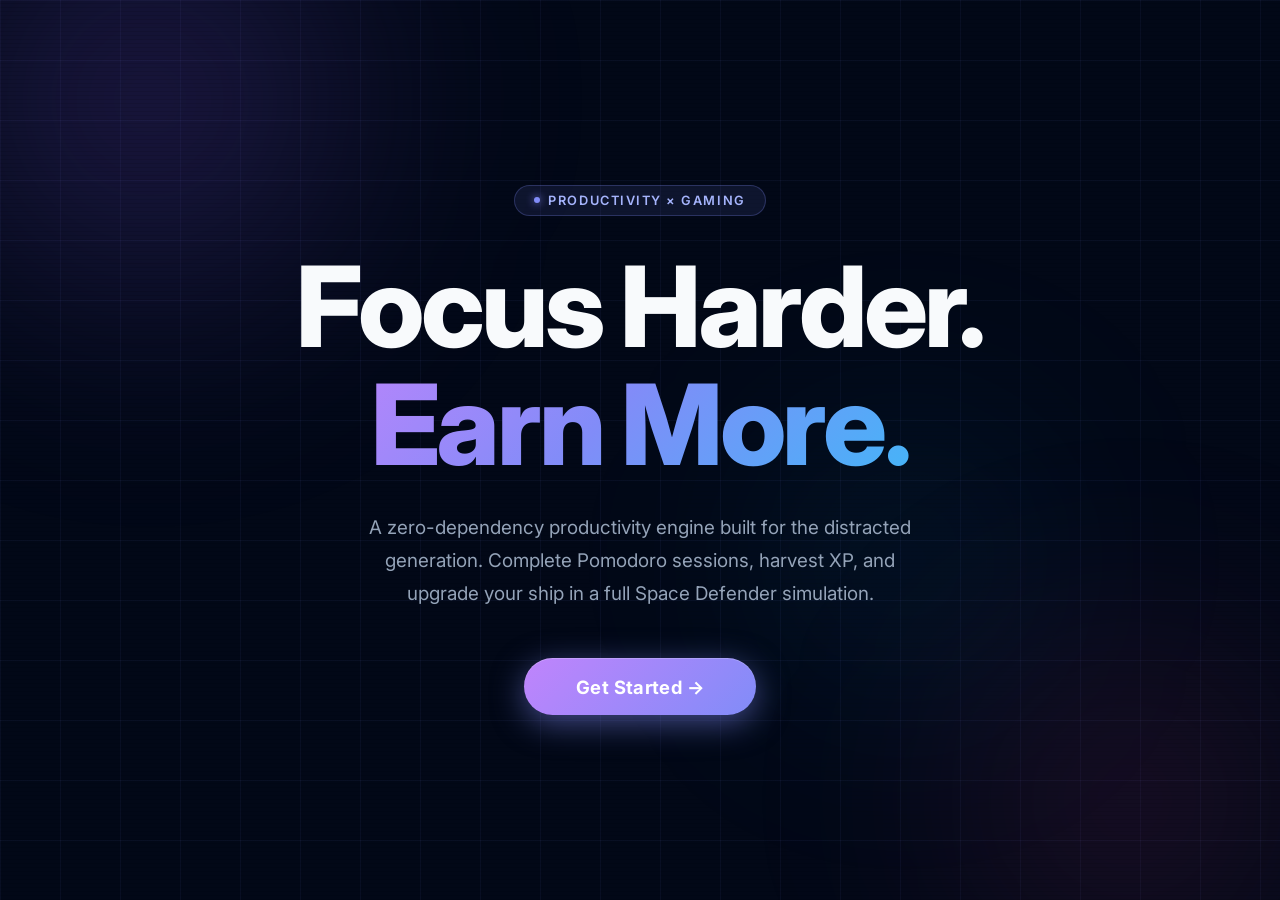
==== index.html @ d0415720 "feat: Gamified Focus Engine — Vanilla JS, Pomodoro + Space Defender" ====
<!DOCTYPE html>
<html lang="en">
<head>
  <meta charset="UTF-8">
  <meta name="viewport" content="width=device-width, initial-scale=1.0, maximum-scale=1.0, user-scalable=no, viewport-fit=cover">
  <title>Gamified Focus Engine</title>
  <link rel="stylesheet" href="css/style.css">
  <style>
    *,*::before,*::after { box-sizing: border-box; margin: 0; padding: 0; }

    html, body { height: 100%; overflow: hidden; background: #020817; color: #f8fafc; font-family: 'Inter', sans-serif; }

    .bg-grid {
      position: fixed; inset: 0; z-index: 0;
      background-image:
        linear-gradient(rgba(129,140,248,.06) 1px, transparent 1px),
        linear-gradient(90deg, rgba(129,140,248,.06) 1px, transparent 1px);
      background-size: 60px 60px;
      animation: gridScroll 20s linear infinite;
    }
    @keyframes gridScroll { 0% { background-position: 0 0; } 100% { background-position: 60px 60px; } }

    .orb { position: fixed; border-radius: 50%; filter: blur(100px); pointer-events: none; z-index: 0; }
    .orb-1 { width: 600px; height: 600px; background: radial-gradient(circle, rgba(139,92,246,0.25), transparent 70%); top: -200px; left: -150px; animation: drift1 12s ease-in-out infinite alternate; }
    .orb-2 { width: 500px; height: 500px; background: radial-gradient(circle, rgba(236,72,153,0.15), transparent 70%); bottom: -150px; right: -100px; animation: drift2 15s ease-in-out infinite alternate; }
    .orb-3 { width: 400px; height: 400px; background: radial-gradient(circle, rgba(14,165,233,0.12), transparent 70%); top: 40%; left: 55%; animation: drift3 10s ease-in-out infinite alternate; }
    @keyframes drift1 { to { transform: translate(60px, 80px); } }
    @keyframes drift2 { to { transform: translate(-40px, -60px); } }
    @keyframes drift3 { to { transform: translate(-50px, 40px); } }

    .scanlines { position: fixed; inset: 0; z-index: 1; pointer-events: none; background: repeating-linear-gradient(to bottom, transparent 0px, transparent 3px, rgba(0,0,0,0.08) 3px, rgba(0,0,0,0.08) 4px); }

    .stage {
      position: relative; z-index: 2;
      height: 100vh;
      display: flex; flex-direction: column;
      align-items: center; justify-content: center;
      text-align: center; padding: 2rem;
      gap: 0;
    }

    .chip {
      display: inline-flex; align-items: center; gap: 0.5rem;
      padding: 0.45rem 1.2rem;
      background: rgba(129,140,248,0.1);
      border: 1px solid rgba(129,140,248,0.25);
      border-radius: 9999px;
      font-size: 0.8rem; font-weight: 600;
      letter-spacing: 0.12em; text-transform: uppercase; color: #a5b4fc;
      animation: fadeUp 0.6s ease both;
      margin-bottom: 2rem;
    }
    .chip-dot { width: 6px; height: 6px; border-radius: 50%; background: #818cf8; box-shadow: 0 0 8px #818cf8; animation: pulse 2s ease-in-out infinite; }
    @keyframes pulse { 0%,100% { opacity: 1; } 50% { opacity: 0.3; } }

    .headline {
      font-size: clamp(3.2rem, 9vw, 7rem);
      font-weight: 800; line-height: 1.05; letter-spacing: -0.03em;
      animation: fadeUp 0.7s 0.1s ease both;
      margin-bottom: 1.75rem;
    }
    .line-1 { display: block; color: #f8fafc; }
    .line-2 { display: block; background: linear-gradient(135deg, #c084fc 0%, #818cf8 45%, #38bdf8 100%); background-clip: text; -webkit-background-clip: text; color: transparent; }

    .sub {
      max-width: 560px; font-size: clamp(1rem, 2.5vw, 1.18rem);
      color: #94a3b8; line-height: 1.75;
      animation: fadeUp 0.7s 0.2s ease both;
      margin-bottom: 3rem;
    }

    .btn-launch {
      padding: 1.1rem 3.25rem;
      font-size: 1.15rem; font-weight: 700;
      border: none; border-radius: 9999px; cursor: pointer;
      background: linear-gradient(135deg, #c084fc, #818cf8, #60a5fa);
      background-size: 200% 200%;
      color: #fff;
      box-shadow: 0 8px 32px rgba(129,140,248,0.5), 0 1px 0 rgba(255,255,255,0.2) inset;
      transition: all 0.3s ease;
      font-family: inherit; letter-spacing: 0.02em;
      animation: fadeUp 0.7s 0.3s ease both, gradientShift 4s ease infinite;
    }
    .btn-launch:hover { transform: translateY(-3px); box-shadow: 0 16px 40px rgba(129,140,248,0.65), 0 1px 0 rgba(255,255,255,0.25) inset; }
    .btn-launch:active { transform: scale(0.97); }
    @keyframes gradientShift { 0% { background-position: 0% 50%; } 50% { background-position: 100% 50%; } 100% { background-position: 0% 50%; } }

    @keyframes fadeUp { from { opacity: 0; transform: translateY(28px); } to { opacity: 1; transform: translateY(0); } }

    body.leaving { animation: exitFade 0.5s ease forwards; }
    @keyframes exitFade { to { opacity: 0; transform: scale(1.03); filter: blur(6px); } }
  </style>
</head>
<body>
  <div class="bg-grid"></div>
  <div class="orb orb-1"></div>
  <div class="orb orb-2"></div>
  <div class="orb orb-3"></div>
  <div class="scanlines"></div>

  <main class="stage">
    <div class="chip"><span class="chip-dot"></span> Productivity × Gaming</div>

    <h1 class="headline">
      <span class="line-1">Focus Harder.</span>
      <span class="line-2">Earn More.</span>
    </h1>

    <p class="sub">
      A zero-dependency productivity engine built for the distracted generation.
      Complete Pomodoro sessions, harvest XP, and upgrade your ship in a full Space Defender simulation.
    </p>

    <button class="btn-launch" onclick="launch('dashboard.html')">Get Started →</button>
  </main>

  <script>
    function launch(url) {
      document.body.classList.add('leaving');
      setTimeout(() => { window.location.href = url; }, 480);
    }
  </script>
</body>
</html>
---- css/style.css ----
@import url('https://fonts.googleapis.com/css2?family=Inter:wght@400;500;600;700&display=swap');

:root {
  --primary: #818cf8;
  --secondary: #c084fc;
  --accent: #34d399;
  --bg-main: #060b19; 
  --surface: rgba(15, 23, 42, 0.45);
  --text-main: #f8fafc;
  --text-muted: #94a3b8;
  --glass-border: rgba(255, 255, 255, 0.08);
  --radius-sm: 10px;
  --radius-md: 20px;
  --radius-lg: 32px;
  --radius-full: 9999px;
  font-family: 'Inter', sans-serif;
}

body {
  margin: 0;
  background-color: var(--bg-main);
  color: var(--text-main);
  background-image: 
    radial-gradient(circle at 15% 50%, rgba(99, 102, 241, 0.15) 0%, transparent 50%),
    radial-gradient(circle at 85% 30%, rgba(236, 72, 153, 0.12) 0%, transparent 50%),
    radial-gradient(circle at 50% 100%, rgba(14, 165, 233, 0.1) 0%, transparent 50%);
  background-attachment: fixed;
  min-height: 100vh;
}

.glass {
  background: linear-gradient(145deg, rgba(30, 41, 59, 0.6) 0%, rgba(15, 23, 42, 0.4) 100%);
  backdrop-filter: blur(40px) saturate(150%);
  -webkit-backdrop-filter: blur(40px) saturate(150%);
  border: 1px solid var(--glass-border);
  border-top-color: rgba(255, 255, 255, 0.15); 
  border-left-color: rgba(255, 255, 255, 0.12);
  border-radius: var(--radius-md);
  box-shadow: inset 0 1px 1px rgba(255, 255, 255, 0.05),
              0 15px 35px rgba(0, 0, 0, 0.25),
              0 5px 15px rgba(0, 0, 0, 0.2);
  transition: transform 0.3s cubic-bezier(0.4, 0, 0.2, 1), box-shadow 0.3s ease;
}

.glass:hover {
  transform: translateY(-2px);
  box-shadow: inset 0 1px 1px rgba(255, 255, 255, 0.08),
              0 25px 45px rgba(0, 0, 0, 0.3),
              0 10px 20px rgba(0, 0, 0, 0.2);
}

.glass-panel {
  background: linear-gradient(135deg, rgba(255, 255, 255, 0.04) 0%, rgba(255, 255, 255, 0.01) 100%);
  backdrop-filter: blur(48px) saturate(180%);
  -webkit-backdrop-filter: blur(48px) saturate(180%);
  border: 1px solid rgba(255, 255, 255, 0.08);
  border-top-color: rgba(255, 255, 255, 0.2);
  border-radius: var(--radius-lg);
}

.flex-center {
  display: flex;
  align-items: center;
  justify-content: center;
}

h1, h2, h3, h4, h5, h6 { 
  margin: 0; 
  color: var(--text-main); 
  letter-spacing: -0.02em;
}

.text-gradient {
  background: linear-gradient(135deg, #c084fc 0%, #818cf8 50%, #38bdf8 100%);
  background-clip: text;
  -webkit-background-clip: text;
  color: transparent;
}
.text-muted { color: var(--text-muted); }

/* ============================================
   BUTTON SYSTEM — World-Class Redesign
   ============================================ */
.btn {
  border: none;
  font-family: inherit;
  font-weight: 600;
  cursor: pointer;
  transition: all 0.25s cubic-bezier(0.4, 0, 0.2, 1);
  display: inline-flex;
  align-items: center;
  justify-content: center;
  gap: 0.4rem;
  letter-spacing: 0.02em;
  white-space: nowrap;
  position: relative;
  overflow: hidden;
  padding: 0.7rem 1.5rem;
  border-radius: var(--radius-full);
  font-size: 0.95rem;
  -webkit-tap-highlight-color: transparent;
  user-select: none;
}

.btn::after {
  content: '';
  position: absolute;
  inset: 0;
  background: rgba(255,255,255,0);
  transition: background 0.2s ease;
}
.btn:hover::after { background: rgba(255,255,255,0.06); }
.btn:active { transform: scale(0.97); }

/* --- Primary (Purple Gradient) --- */
.btn-primary {
  background: linear-gradient(135deg, #c084fc 0%, #818cf8 65%, #60a5fa 100%);
  color: #fff;
  box-shadow:
    0 4px 16px rgba(129, 140, 248, 0.45),
    0 1px 0 rgba(255,255,255,0.15) inset;
  text-shadow: 0 1px 3px rgba(0, 0, 0, 0.25);
}
.btn-primary:hover {
  box-shadow:
    0 8px 28px rgba(129, 140, 248, 0.6),
    0 1px 0 rgba(255,255,255,0.2) inset;
  transform: translateY(-2px);
}
.btn-primary:active {
  box-shadow: 0 2px 8px rgba(129, 140, 248, 0.4);
  transform: translateY(0) scale(0.97);
}

/* --- Glass (Frosted) --- */
.btn-glass {
  background: rgba(255, 255, 255, 0.06);
  color: var(--text-main);
  border: 1px solid rgba(255, 255, 255, 0.12);
  box-shadow: 0 2px 12px rgba(0, 0, 0, 0.15);
  backdrop-filter: blur(12px);
  -webkit-backdrop-filter: blur(12px);
}
.btn-glass:hover {
  background: rgba(255, 255, 255, 0.11);
  border-color: rgba(255, 255, 255, 0.22);
  box-shadow: 0 6px 20px rgba(0, 0, 0, 0.2);
  transform: translateY(-2px);
}
.btn-glass:active {
  background: rgba(255, 255, 255, 0.08);
  transform: translateY(0) scale(0.97);
}

/* --- Accent (Green CTA) --- */
.btn-accent {
  background: linear-gradient(135deg, #059669 0%, #34d399 100%);
  color: #fff;
  box-shadow: 0 4px 16px rgba(52, 211, 153, 0.4), 0 1px 0 rgba(255,255,255,0.15) inset;
  text-shadow: 0 1px 3px rgba(0,0,0,0.2);
}
.btn-accent:hover {
  box-shadow: 0 8px 24px rgba(52, 211, 153, 0.55);
  transform: translateY(-2px);
}

/* --- Danger (Red) used on delete actions --- */
.btn-danger {
  background: rgba(244, 63, 94, 0.1);
  color: #fb7185;
  border: 1px solid rgba(244, 63, 94, 0.2);
}
.btn-danger:hover {
  background: rgba(244, 63, 94, 0.2);
  border-color: rgba(244, 63, 94, 0.4);
  transform: translateY(-1px);
}

/* --- Disabled state --- */
.btn:disabled {
  opacity: 0.38 !important;
  cursor: not-allowed !important;
  transform: none !important;
  box-shadow: none !important;
  pointer-events: none;
}

.input-glass {
  background: rgba(0, 0, 0, 0.25);
  border: 1px solid var(--glass-border);
  color: var(--text-main);
  padding: 0.85rem 1.2rem;
  font-family: inherit;
  font-size: 0.95rem;
  outline: none;
  transition: all 0.3s ease;
  box-shadow: inset 0 2px 4px rgba(0,0,0,0.1);
}

.input-glass:focus { 
  border-color: var(--primary);
  background: rgba(0, 0, 0, 0.4);
  box-shadow: inset 0 2px 4px rgba(0,0,0,0.1),
              0 0 0 3px rgba(129, 140, 248, 0.2);
}

input::placeholder { color: var(--text-muted); }
select option { background: var(--bg-main); color: var(--text-main); padding: 8px; }

.app-layout {
  display: flex;
  flex-direction: column;
  padding: 2rem 3rem;
  max-width: 1800px;
  margin: 0 auto;
  min-height: 100vh;
  box-sizing: border-box;
}

@media (max-width: 1024px) {
  .app-layout { padding: 1.5rem 1rem; }
  .dashboard-grid { 
    grid-template-columns: 1fr !important; 
    gap: 1.5rem !important;
    height: auto !important; 
    min-height: 100vh; 
  }
  
  #timer-display { font-size: 5rem !important; }
  aside { order: 2; }
  .main-content > div { order: 1; margin-bottom: 1rem; }
  
  .glass { margin-bottom: 0.5rem; }
  
  /* Prevent horizontal scrolling on mobile */
  body, html { overflow-x: hidden; }
}

@media (max-width: 640px) {
  header { flex-direction: column; gap: 1rem; text-align: center; }
  header > div { justify-content: center; width: 100%; }
  #timer-display { font-size: 4.5rem !important; }
}

#game-canvas {
  touch-action: none;
  -webkit-touch-callout: none;
  -webkit-user-select: none;
  user-select: none;
}

::-webkit-scrollbar { width: 8px; }
::-webkit-scrollbar-track { background: rgba(0,0,0,0.2); border-radius: 10px; }
::-webkit-scrollbar-thumb { background: rgba(255,255,255,0.15); border-radius: 10px; border: 2px solid rgba(0,0,0,0.2); }
::-webkit-scrollbar-thumb:hover { background: rgba(255,255,255,0.3); }
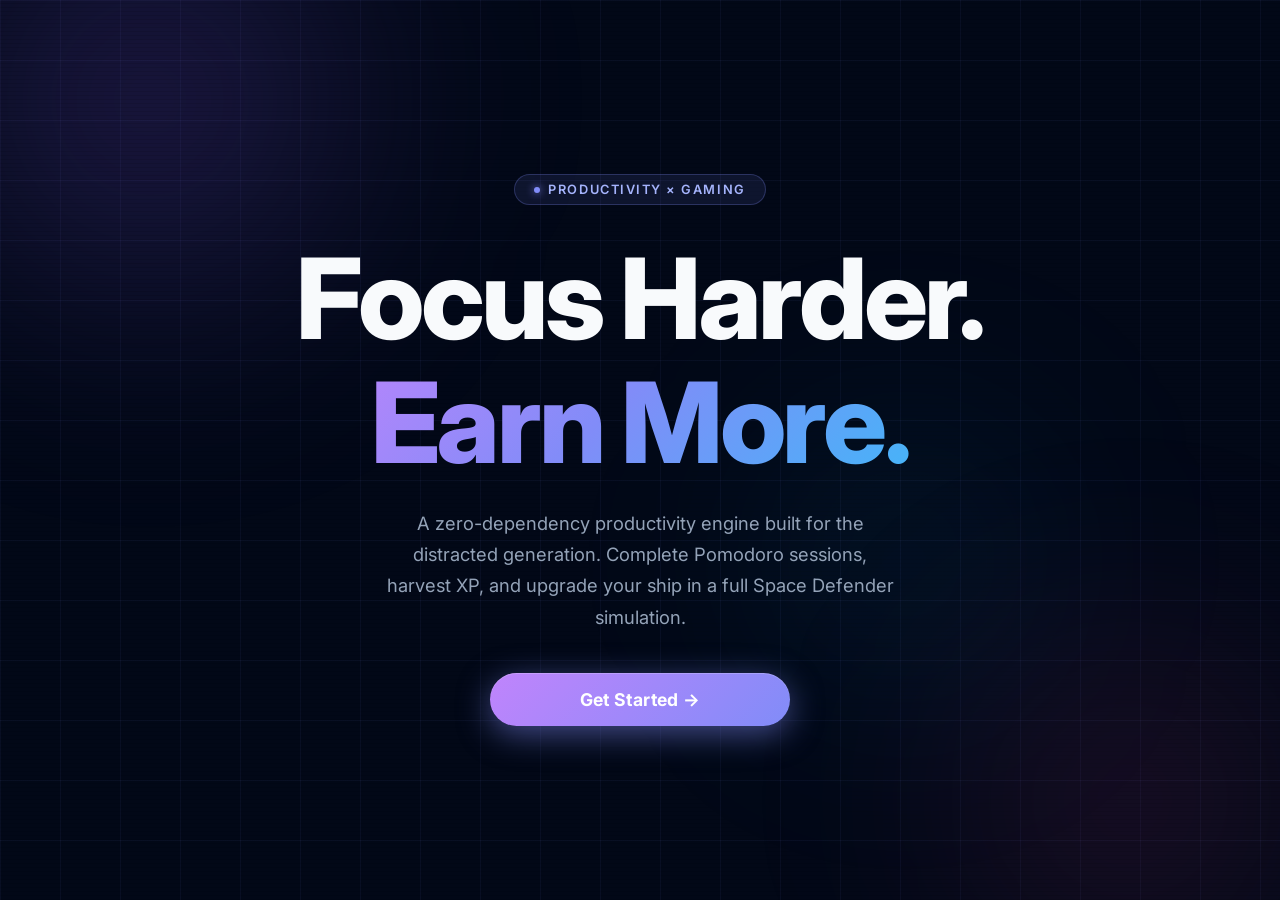
==== commit 125590d6: "style: premium mobile UI/UX overhaul" ====
--- a/index.html
+++ b/index.html
@@ -54,24 +54,25 @@
     @keyframes pulse { 0%,100% { opacity: 1; } 50% { opacity: 0.3; } }
 
     .headline {
-      font-size: clamp(3.2rem, 9vw, 7rem);
-      font-weight: 800; line-height: 1.05; letter-spacing: -0.03em;
+      font-size: clamp(2.5rem, 10vw, 7rem);
+      font-weight: 800; line-height: 1.1; letter-spacing: -0.03em;
       animation: fadeUp 0.7s 0.1s ease both;
-      margin-bottom: 1.75rem;
+      margin-bottom: 1.5rem;
     }
     .line-1 { display: block; color: #f8fafc; }
     .line-2 { display: block; background: linear-gradient(135deg, #c084fc 0%, #818cf8 45%, #38bdf8 100%); background-clip: text; -webkit-background-clip: text; color: transparent; }
 
     .sub {
-      max-width: 560px; font-size: clamp(1rem, 2.5vw, 1.18rem);
-      color: #94a3b8; line-height: 1.75;
+      max-width: 540px; font-size: clamp(0.95rem, 3vw, 1.15rem);
+      color: #94a3b8; line-height: 1.7;
       animation: fadeUp 0.7s 0.2s ease both;
-      margin-bottom: 3rem;
+      margin-bottom: 2.5rem;
+      padding: 0 1rem;
     }
 
     .btn-launch {
-      padding: 1.1rem 3.25rem;
-      font-size: 1.15rem; font-weight: 700;
+      padding: 1rem 2.5rem;
+      font-size: 1.1rem; font-weight: 700;
       border: none; border-radius: 9999px; cursor: pointer;
       background: linear-gradient(135deg, #c084fc, #818cf8, #60a5fa);
       background-size: 200% 200%;
@@ -80,6 +81,7 @@
       transition: all 0.3s ease;
       font-family: inherit; letter-spacing: 0.02em;
       animation: fadeUp 0.7s 0.3s ease both, gradientShift 4s ease infinite;
+      width: min(100%, 300px);
     }
     .btn-launch:hover { transform: translateY(-3px); box-shadow: 0 16px 40px rgba(129,140,248,0.65), 0 1px 0 rgba(255,255,255,0.25) inset; }
     .btn-launch:active { transform: scale(0.97); }
--- a/css/style.css
+++ b/css/style.css
@@ -218,29 +218,55 @@
 }
 
 @media (max-width: 1024px) {
-  .app-layout { padding: 1.5rem 1rem; }
+  .app-layout { padding: 1rem; }
   .dashboard-grid { 
     grid-template-columns: 1fr !important; 
-    gap: 1.5rem !important;
+    gap: 1.25rem !important;
     height: auto !important; 
-    min-height: 100vh; 
-  }
-  
-  #timer-display { font-size: 5rem !important; }
-  aside { order: 2; }
-  .main-content > div { order: 1; margin-bottom: 1rem; }
-  
-  .glass { margin-bottom: 0.5rem; }
-  
-  /* Prevent horizontal scrolling on mobile */
+  }
+  
+  #timer-display { font-size: 5.5rem !important; }
+  aside { order: 2; width: 100% !important; max-height: none !important; }
+  .main-content > div { order: 1; margin: 0 !important; }
+  
+  .glass { margin-bottom: 0px; padding: 1.25rem !important; }
+  .glass-panel { padding: 2.5rem 1.5rem !important; min-height: auto !important; }
+  
   body, html { overflow-x: hidden; }
 }
 
 @media (max-width: 640px) {
-  header { flex-direction: column; gap: 1rem; text-align: center; }
-  header > div { justify-content: center; width: 100%; }
-  #timer-display { font-size: 4.5rem !important; }
-}
+  header { 
+    flex-direction: column !important; 
+    gap: 1rem; 
+    padding: 1.25rem !important;
+    text-align: center;
+  }
+  header > div { 
+    flex-direction: column !important;
+    gap: 0.75rem !important;
+    width: 100%; 
+    justify-content: center !important;
+  }
+  header .flex-center { 
+    background: rgba(255,255,255,0.03);
+    padding: 0.6rem;
+    border-radius: var(--radius-md);
+    width: 100%;
+  }
+  
+  #timer-display { font-size: 4.2rem !important; }
+  .timer-modes { flex-wrap: wrap; justify-content: center; gap: 0.5rem !important; }
+  .timer-modes .btn { font-size: 0.8rem !important; padding: 0.5rem 0.8rem !important; }
+  
+  #btn-start, #btn-reset { width: 100% !important; margin-bottom: 0.5rem; }
+  #timer-view div:last-of-type { flex-direction: column; width: 100%; gap: 0.5rem; }
+}
+
+/* Base refinement for form on mobile */
+#task-form { padding: 1rem !important; }
+#task-form > div { flex-direction: column; }
+#task-form button { width: 100%; padding: 0.8rem !important; }
 
 #game-canvas {
   touch-action: none;
@@ -249,7 +275,6 @@
   user-select: none;
 }
 
-::-webkit-scrollbar { width: 8px; }
-::-webkit-scrollbar-track { background: rgba(0,0,0,0.2); border-radius: 10px; }
-::-webkit-scrollbar-thumb { background: rgba(255,255,255,0.15); border-radius: 10px; border: 2px solid rgba(0,0,0,0.2); }
-::-webkit-scrollbar-thumb:hover { background: rgba(255,255,255,0.3); }
+::-webkit-scrollbar { width: 4px; }
+::-webkit-scrollbar-track { background: rgba(0,0,0,0.1); }
+::-webkit-scrollbar-thumb { background: rgba(255,255,255,0.1); border-radius: 10px; }
